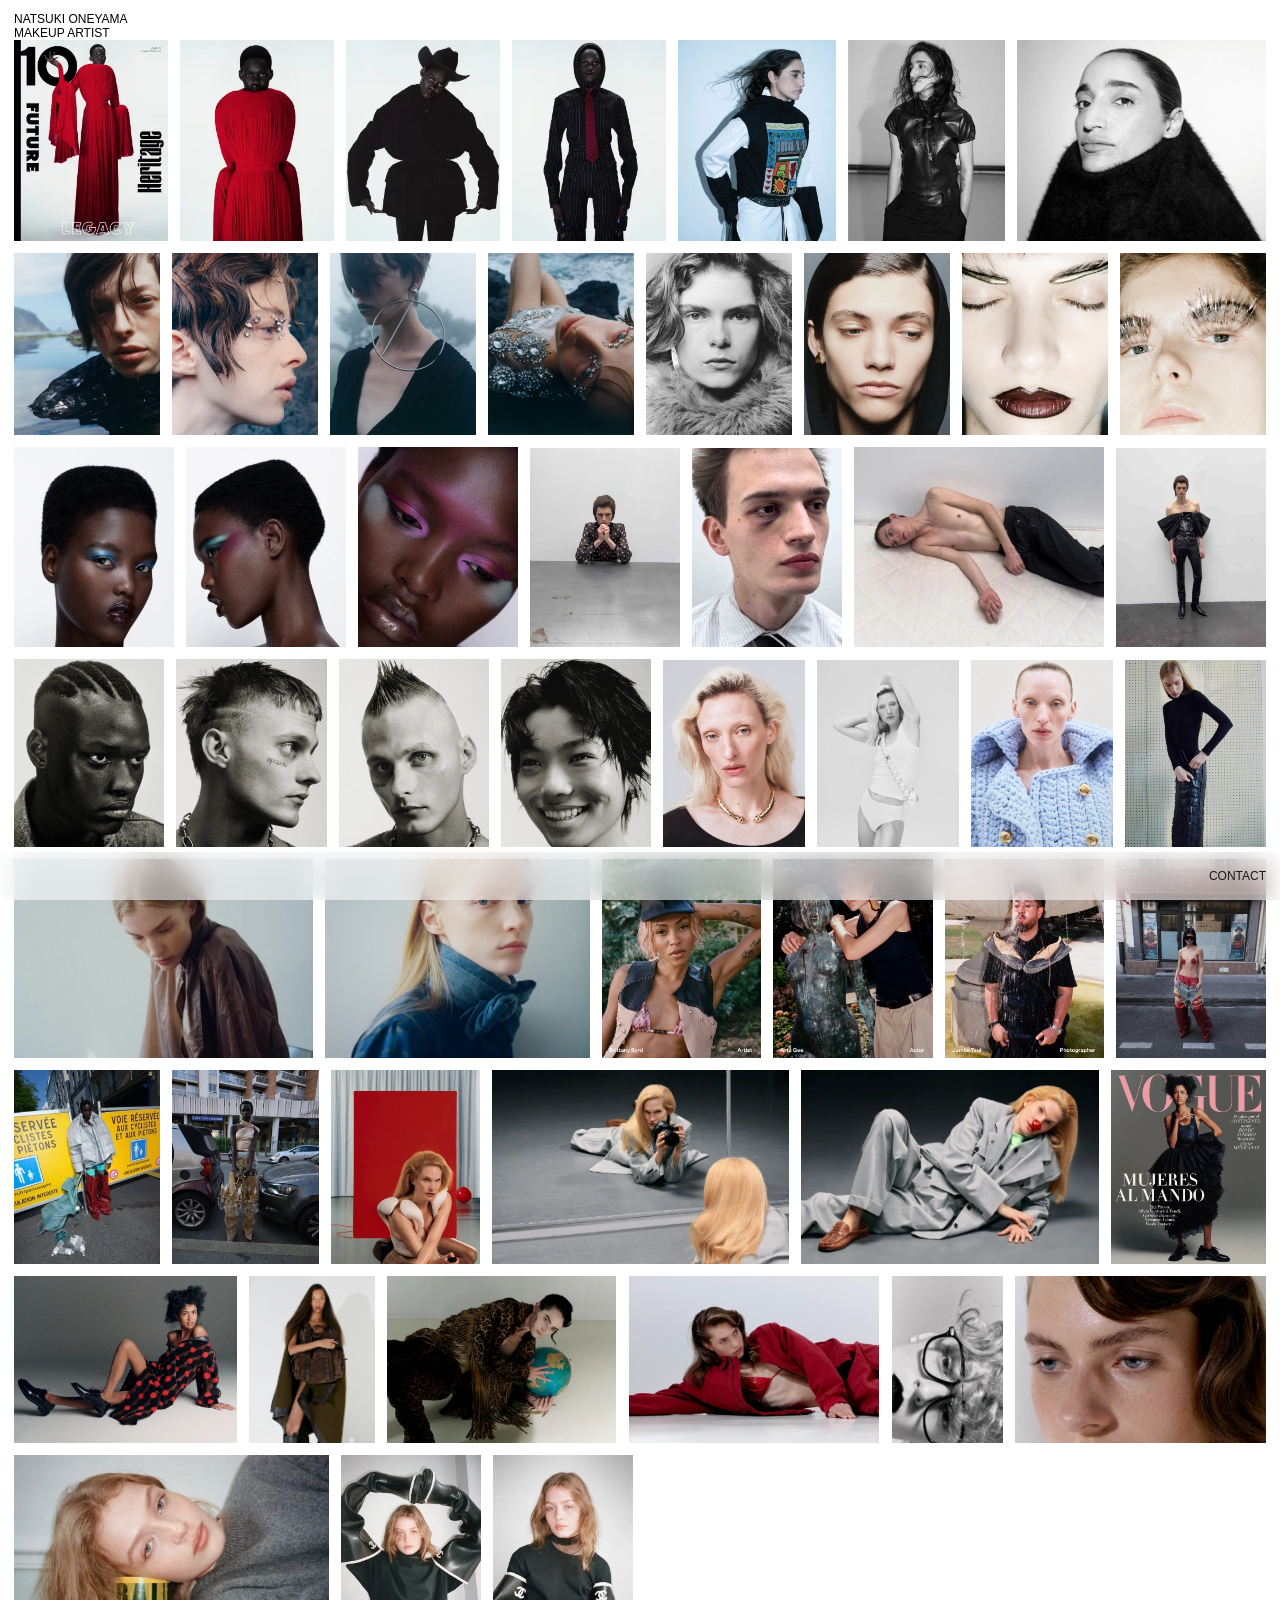
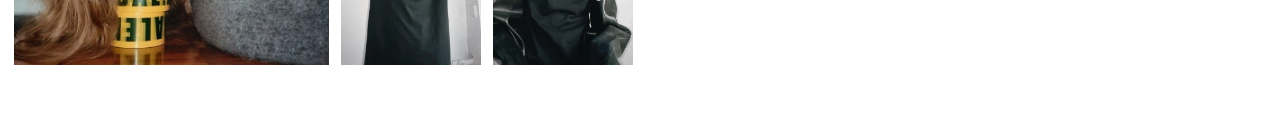
==== overview.html @ 29392cbf "Initial html13.00 build Co-Authored-By: Claude Sonnet 5 <noreply@anthropic.com>" ====
<!doctype html>
<html lang="en">
<head>
  <meta charset="utf-8">
  <meta name="viewport" content="width=device-width, initial-scale=1, viewport-fit=cover">
  <title>Overview — NATSUKI ONEYAMA</title>
  <link rel="stylesheet" href="overview.css">
  <script src="justified-layout.umd.js" defer></script>
  <script src="portfolio-data.js" defer></script>
  <script src="overview.js" defer></script>
</head>
<body>
  <button class="brand" id="info-toggle" aria-expanded="false" aria-controls="info">NATSUKI ONEYAMA<br>MAKEUP ARTIST</button>
  <main id="overview"><div id="grid" aria-label="Selected portfolio"></div></main>
  <footer class="bottom-nav" id="overview-nav">
    <div class="caption" id="overview-caption" aria-live="polite"></div>
    <a href="mailto:natsukioneyama@gmail.com">CONTACT</a>
  </footer>
  <section id="modal" class="overlay" role="dialog" aria-modal="true" aria-label="Portfolio media viewer" hidden>
    <div class="modal-brand">NATSUKI ONEYAMA<br>MAKEUP ARTIST</div>
    <div id="stage" class="stage"></div>
    <div class="modal-footer"><div id="modal-caption" class="caption" aria-live="polite"></div><button id="modal-close" aria-label="Close media viewer">×</button></div>
  </section>
  <section id="info" class="overlay info" role="dialog" aria-modal="true" aria-label="About Natsuki Oneyama" hidden>
    <button id="info-close" class="info-brand" aria-label="Close information">NATSUKI ONEYAMA<br>MAKEUP ARTIST</button>
    <div class="info-columns">
      <p class="clients">SELECTED CLIENTS /<br><br>GIVENCHY BEAUTY / YSL BEAUTY / CLARINS / ADIDAS / DELVAUX / SWAROVSKI / ARTHUS BERTRAND / MORE OR LESS / BEAUTY PAPERS / MODERN WEEKLY CHINA / REPLICA MAN / 10 MAGAZINE / PORT MAGAZINE / OFFICE MAGAZINE / HUBE / VOGUE MEXICO / VOGUE ADRIA / VOGUE CZ /</p>
      <p class="bio">Paris-based makeup artist creating refined beauty with a modern, image-driven sensibility. Working across fashion, beauty and commercial projects, his approach combines precision, restraint and a strong understanding of how makeup functions within the broader visual narrative of an image.</p>
      <nav class="info-links" aria-label="Contact and profile"><a href="mailto:natsukioneyama@gmail.com">CONTACT</a><a href="https://www.instagram.com/natsukimua/">@NATSUKIMUA</a><a href="https://models.com/people/natsuki-oneyama">MODELS.COM</a><a href="pdf-request.html">PDF</a></nav>
    </div>
  </section>
</body>
</html>
---- overview.css ----
:root { font-family: Arial, Helvetica, sans-serif; color: #191919; background: #fff; font-size: 12px; --edge: 14px; }
* { box-sizing: border-box; }
body { margin: 0; }
button, a { color: inherit; font: inherit; -webkit-tap-highlight-color: transparent; }
button { padding: 0; border: 0; background: none; cursor: pointer; appearance: none; -webkit-appearance: none; }
a { text-decoration: none; }
button:focus-visible, a:focus-visible { outline: 1px solid currentColor; outline-offset: 4px; }
.no-ring:focus-visible { outline: none; }
[hidden] { display: none !important; }
.brand, .info-brand, .modal-brand { position: fixed; left: max(var(--edge), env(safe-area-inset-left)); top: max(12px, env(safe-area-inset-top)); text-align: left; line-height: 1.2; font-weight: normal; }
.brand { z-index: 10; color: white; mix-blend-mode: difference; }
#overview { padding: 40px var(--edge) 64px; }
#grid { position: relative; }
.jl-item { display: block; margin: 0; transform-origin: center; transition: transform 180ms ease; }
.jl-item img, .jl-item video { width: 100%; height: 100%; object-fit: contain; display: block; }
.jl-item.selected, .jl-item:focus-visible { transform: scale(1.065); z-index: 2; }
@media (hover: hover) and (pointer: fine) { .jl-item:hover { transform: scale(0.85); z-index: 2; } }
.bottom-nav, .modal-footer { position: fixed; bottom: 0; left: 0; right: 0; padding: 9px max(var(--edge), env(safe-area-inset-right)) max(9px, env(safe-area-inset-bottom)) max(var(--edge), env(safe-area-inset-left)); min-height: 46px; display: flex; align-items: center; justify-content: space-between; gap: 20px; }
.bottom-nav { z-index: 5; background: rgba(255,255,255,.55); backdrop-filter: blur(14px); -webkit-backdrop-filter: blur(14px); }
.bottom-nav[inert], .brand[inert] { visibility: hidden; }
.caption { line-height: 1.25; min-height: 30px; }
.caption span { display: block; }
.overlay { position: fixed; inset: 0; z-index: 20; background: rgba(245,245,245,.72); backdrop-filter: blur(5px); -webkit-backdrop-filter: blur(5px); }
.stage { position: absolute; inset: 48px 30px 54px; overflow: hidden; touch-action: pan-y; }
.modal-media { width: 100%; height: 100%; object-fit: contain; display: block; user-select: none; -webkit-user-select: none; }
.modal-footer button { font-size: 22px; min-width: 44px; min-height: 44px; text-align: right; }
.info { overflow-y: auto; overscroll-behavior: contain; }
.info-brand { z-index: 1; }
.info-columns { display: grid; grid-template-columns: 150px 170px; gap: 14px; width: max-content; margin: 60px auto 40px; line-height: 1.2; }
.info-columns p { margin: 0; text-align: justify; }
.clients { grid-row: span 2; }
.info-links { display: flex; flex-direction: column; gap: 12px; }
@media (max-width: 767px) {
  :root { --edge: 10px; font-size: 10px; }
  #overview { padding-top: 40px; }
  .stage { inset: 48px 0 64px; }
  .info-columns { grid-template-columns: 1fr 1fr 1fr; width: calc(100% - 40px); max-width: 440px; gap: 12px; font-size: 12px; }
  .clients { grid-row: auto; }
  .info-links { font-size: 10px; }
}
@media (prefers-reduced-motion: reduce) { .jl-item { transition: none; } }
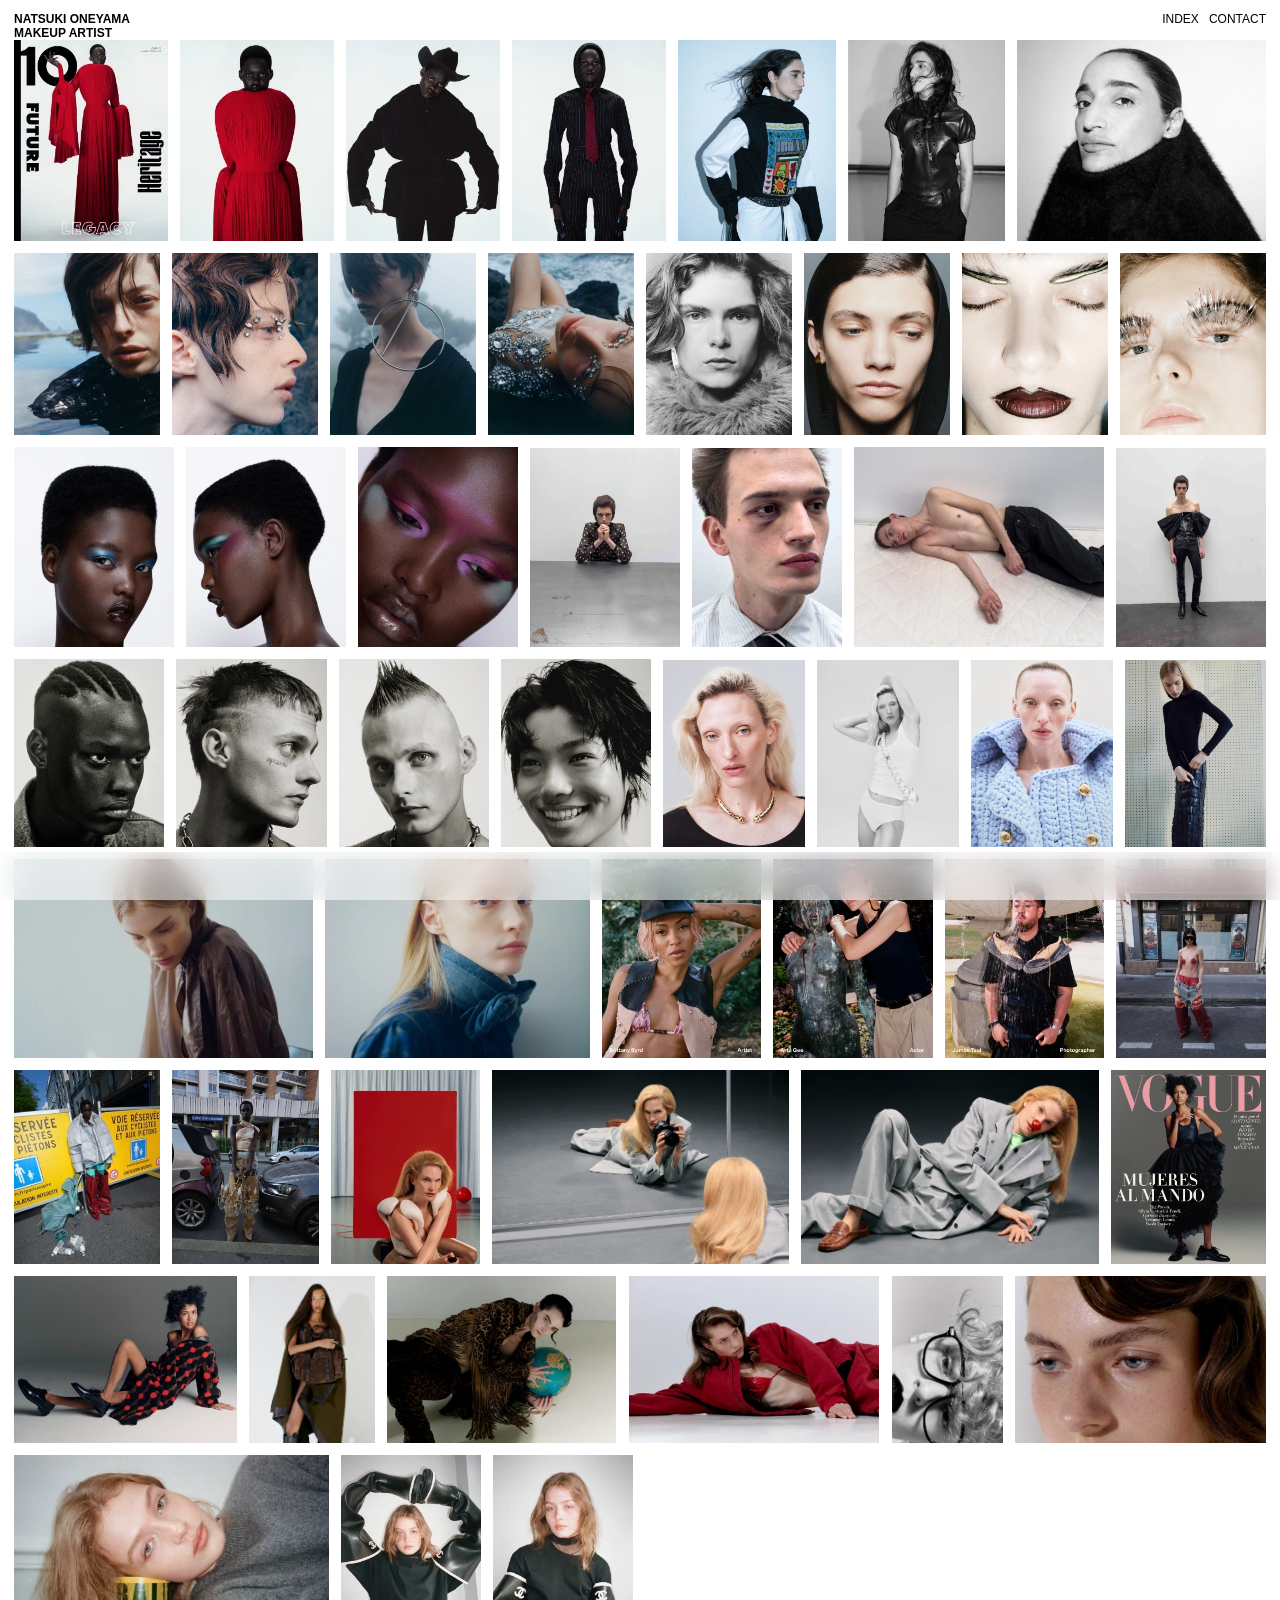
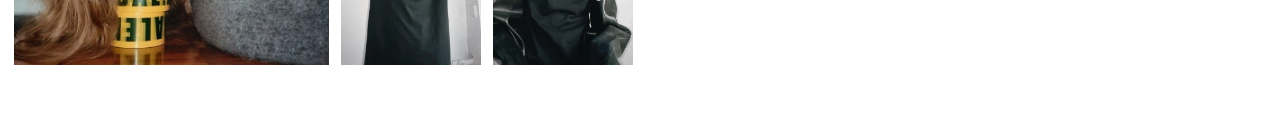
==== commit 48ca3ed0: "Unify navigation and refine overlay interactions Co-Authored-By: Claude Sonnet 5 <noreply@anthropic." ====
--- a/overview.html
+++ b/overview.html
@@ -11,10 +11,16 @@
 </head>
 <body>
   <button class="brand" id="info-toggle" aria-expanded="false" aria-controls="info">NATSUKI ONEYAMA<br>MAKEUP ARTIST</button>
+  <!-- Same class/position/behavior as index.html's own header nav (shared rule
+       lives in overview.css) - inerted alongside #overview-nav/#info-toggle while
+       the modal or info overlay is open, see overview.js's lock()/close(). -->
+  <nav class="index-header-nav" aria-label="Site">
+    <a href="index.html">INDEX</a>
+    <a href="mailto:natsukioneyama@gmail.com">CONTACT</a>
+  </nav>
   <main id="overview"><div id="grid" aria-label="Selected portfolio"></div></main>
   <footer class="bottom-nav" id="overview-nav">
     <div class="caption" id="overview-caption" aria-live="polite"></div>
-    <a href="mailto:natsukioneyama@gmail.com">CONTACT</a>
   </footer>
   <section id="modal" class="overlay" role="dialog" aria-modal="true" aria-label="Portfolio media viewer" hidden>
     <div class="modal-brand">NATSUKI ONEYAMA<br>MAKEUP ARTIST</div>
--- a/overview.css
+++ b/overview.css
@@ -7,13 +7,24 @@
 button:focus-visible, a:focus-visible { outline: 1px solid currentColor; outline-offset: 4px; }
 .no-ring:focus-visible { outline: none; }
 [hidden] { display: none !important; }
-.brand, .info-brand, .modal-brand { position: fixed; left: max(var(--edge), env(safe-area-inset-left)); top: max(12px, env(safe-area-inset-top)); text-align: left; line-height: 1.2; font-weight: normal; }
+.brand, .info-brand, .modal-brand { position: fixed; left: max(var(--edge), env(safe-area-inset-left)); top: max(12px, env(safe-area-inset-top)); text-align: left; line-height: 1.2; font-weight: bold; }
 .brand { z-index: 10; color: white; mix-blend-mode: difference; }
+/* Shared by index.html and overview.html (both load this file) so the two pages'
+   top-right nav can never drift apart - same overlay-on-image technique as .brand
+   (fixed + mix-blend-mode) rather than a white bar that separates it from the
+   visual, on every breakpoint. */
+.index-header-nav {
+  display: flex; gap: 10px;
+  position: fixed; z-index: 10; color: white; mix-blend-mode: difference;
+  right: max(var(--edge), env(safe-area-inset-right));
+  top: max(12px, env(safe-area-inset-top));
+}
 #overview { padding: 40px var(--edge) 64px; }
 #grid { position: relative; }
 .jl-item { display: block; margin: 0; transform-origin: center; transition: transform 180ms ease; }
 .jl-item img, .jl-item video { width: 100%; height: 100%; object-fit: contain; display: block; }
-.jl-item.selected, .jl-item:focus-visible { transform: scale(1.065); z-index: 2; }
+.jl-item:focus-visible { transform: scale(1.065); z-index: 2; }
+.jl-item.selected { transform: scale(0.85); z-index: 2; }
 @media (hover: hover) and (pointer: fine) { .jl-item:hover { transform: scale(0.85); z-index: 2; } }
 .bottom-nav, .modal-footer { position: fixed; bottom: 0; left: 0; right: 0; padding: 9px max(var(--edge), env(safe-area-inset-right)) max(9px, env(safe-area-inset-bottom)) max(var(--edge), env(safe-area-inset-left)); min-height: 46px; display: flex; align-items: center; justify-content: space-between; gap: 20px; }
 .bottom-nav { z-index: 5; background: rgba(255,255,255,.55); backdrop-filter: blur(14px); -webkit-backdrop-filter: blur(14px); }
@@ -21,8 +32,14 @@
 .caption { line-height: 1.25; min-height: 30px; }
 .caption span { display: block; }
 .overlay { position: fixed; inset: 0; z-index: 20; background: rgba(245,245,245,.72); backdrop-filter: blur(5px); -webkit-backdrop-filter: blur(5px); }
-.stage { position: absolute; inset: 48px 30px 54px; overflow: hidden; touch-action: pan-y; }
-.modal-media { width: 100%; height: 100%; object-fit: contain; display: block; user-select: none; -webkit-user-select: none; }
+/* Scoped to #modal only (not .overlay, which #info also uses and needs to scroll
+   vertically): the image viewer has no native scroll content of its own - horizontal
+   drag is fully JS-driven via pointer events - so no native vertical pan/overscroll
+   is needed here, and leaving it enabled is what lets a big downward drag reach
+   iOS Safari's native Pull-to-Refresh. */
+#modal { touch-action: none; overscroll-behavior-y: none; }
+.stage { position: absolute; inset: 48px 30px 54px; overflow: hidden; touch-action: none; }
+.modal-media { position: absolute; inset: 0; width: 100%; height: 100%; object-fit: contain; display: block; user-select: none; -webkit-user-select: none; }
 .modal-footer button { font-size: 22px; min-width: 44px; min-height: 44px; text-align: right; }
 .info { overflow-y: auto; overscroll-behavior: contain; }
 .info-brand { z-index: 1; }
@@ -34,6 +51,7 @@
   :root { --edge: 10px; font-size: 10px; }
   #overview { padding-top: 40px; }
   .stage { inset: 48px 0 64px; }
+  .bottom-nav { font-size: 12px; }
   .info-columns { grid-template-columns: 1fr 1fr 1fr; width: calc(100% - 40px); max-width: 440px; gap: 12px; font-size: 12px; }
   .clients { grid-row: auto; }
   .info-links { font-size: 10px; }
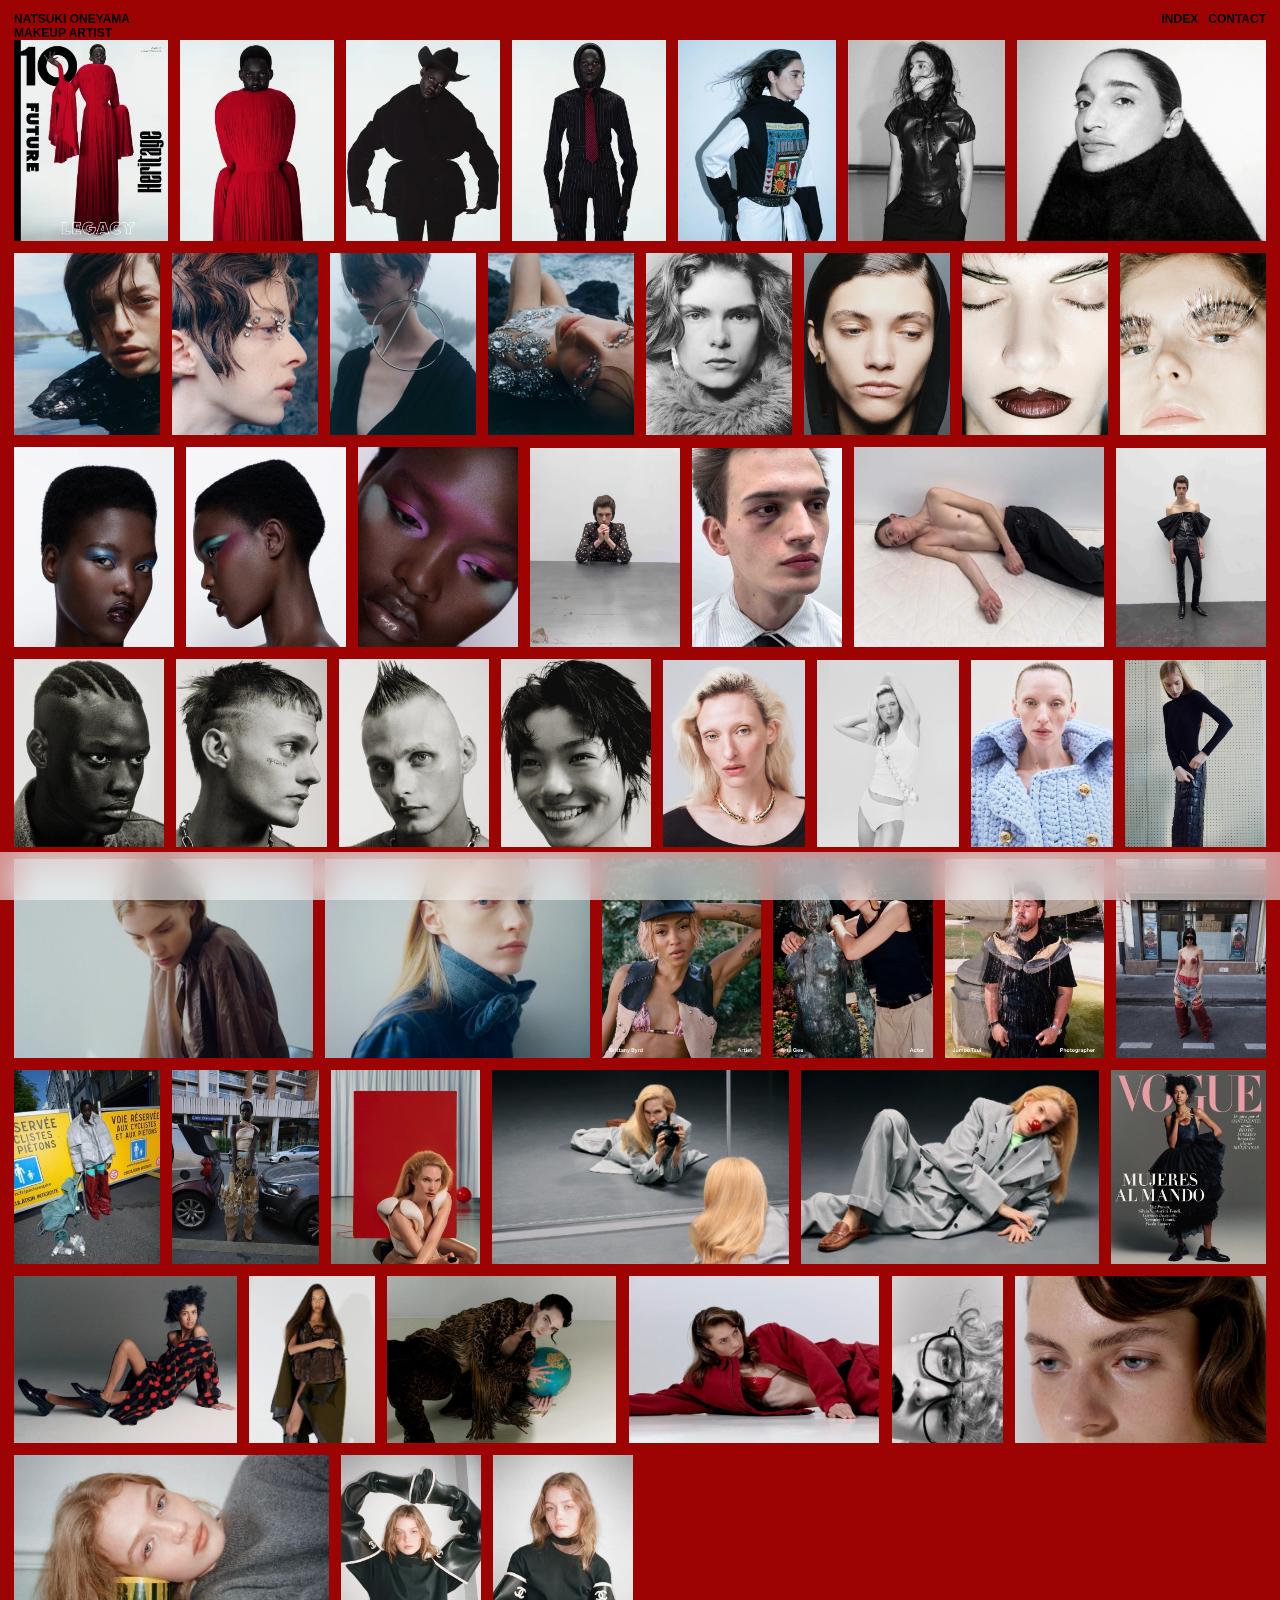
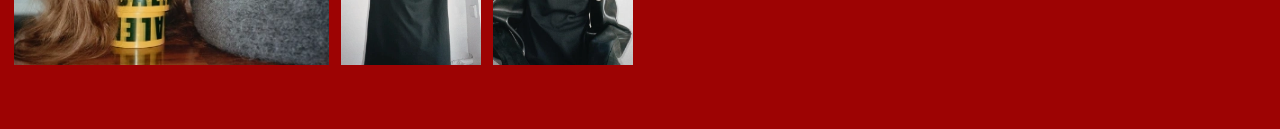
==== commit 35d5e881: "Add PC left-index dynamic caption with active underline Adds a fixed left-column caption (BRAND -> C" ====
--- a/overview.html
+++ b/overview.html
@@ -29,10 +29,11 @@
   </section>
   <section id="info" class="overlay info" role="dialog" aria-modal="true" aria-label="About Natsuki Oneyama" hidden>
     <button id="info-close" class="info-brand" aria-label="Close information">NATSUKI ONEYAMA<br>MAKEUP ARTIST</button>
-    <div class="info-columns">
-      <p class="clients">SELECTED CLIENTS /<br><br>GIVENCHY BEAUTY / YSL BEAUTY / CLARINS / ADIDAS / DELVAUX / SWAROVSKI / ARTHUS BERTRAND / MORE OR LESS / BEAUTY PAPERS / MODERN WEEKLY CHINA / REPLICA MAN / 10 MAGAZINE / PORT MAGAZINE / OFFICE MAGAZINE / HUBE / VOGUE MEXICO / VOGUE ADRIA / VOGUE CZ /</p>
+        <div class="info-columns">
       <p class="bio">Paris-based makeup artist creating refined beauty with a modern, image-driven sensibility. Working across fashion, beauty and commercial projects, his approach combines precision, restraint and a strong understanding of how makeup functions within the broader visual narrative of an image.</p>
-      <nav class="info-links" aria-label="Contact and profile"><a href="mailto:natsukioneyama@gmail.com">CONTACT</a><a href="https://www.instagram.com/natsukimua/">@NATSUKIMUA</a><a href="https://models.com/people/natsuki-oneyama">MODELS.COM</a><a href="pdf-request.html">PDF</a></nav>
+      <p class="clients">SELECTED CLIENTS /<br><br>BYREDO / GIVENCHY BEAUTY / YSL BEAUTY / CLARINS / ADIDAS / DELVAUX / SWAROVSKI / ARTHUS BERTRAND / MORE OR LESS / BEAUTY PAPERS / MODERN WEEKLY CHINA / REPLICA MAN / 10 MAGAZINE / PORT MAGAZINE / OFFICE MAGAZINE / HUBE / VOGUE MEXICO / VOGUE ADRIA / VOGUE CZ / NUMÉRO BERLIN / NUMÉRO CHINA /  NUMÉRO SWITZERLAND</p>
+      <nav class="info-links" aria-label="Contact and profile"><a href="https://www.instagram.com/natsukimua/">@NATSUKIMUA</a><a href="https://models.com/people/natsuki-oneyama">MODELS.COM</a><a href="pdf-request.html">PDF</a><a href="mailto:natsukioneyama@gmail.com">CONTACT</a></nav>
+     <img class="info-image" src="info/info01.webp"  alt="">
     </div>
   </section>
 </body>
--- a/overview.css
+++ b/overview.css
@@ -1,4 +1,4 @@
-:root { font-family: Arial, Helvetica, sans-serif; color: #191919; background: #fff; font-size: 12px; --edge: 14px; }
+:root { font-family: Arial, Helvetica, sans-serif; color: #191919; --bg: #9d0303; background: var(--bg); font-size: 12px; --edge: 14px; }
 * { box-sizing: border-box; }
 body { margin: 0; }
 button, a { color: inherit; font: inherit; -webkit-tap-highlight-color: transparent; }
@@ -8,29 +8,44 @@
 .no-ring:focus-visible { outline: none; }
 [hidden] { display: none !important; }
 .brand, .info-brand, .modal-brand { position: fixed; left: max(var(--edge), env(safe-area-inset-left)); top: max(12px, env(safe-area-inset-top)); text-align: left; line-height: 1.2; font-weight: bold; }
-.brand { z-index: 10; color: white; mix-blend-mode: difference; }
+.brand { z-index: 10; color: var(--bg); mix-blend-mode: difference; }
 /* Shared by index.html and overview.html (both load this file) so the two pages'
    top-right nav can never drift apart - same overlay-on-image technique as .brand
    (fixed + mix-blend-mode) rather than a white bar that separates it from the
    visual, on every breakpoint. */
 .index-header-nav {
   display: flex; gap: 10px;
-  position: fixed; z-index: 10; color: white; mix-blend-mode: difference;
+  position: fixed; z-index: 10; color: var(--bg); mix-blend-mode: difference;
   right: max(var(--edge), env(safe-area-inset-right));
   top: max(12px, env(safe-area-inset-top));
+  font-weight: bold;
 }
 #overview { padding: 40px var(--edge) 64px; }
 #grid { position: relative; }
-.jl-item { display: block; margin: 0; transform-origin: center; transition: transform 180ms ease; }
-.jl-item img, .jl-item video { width: 100%; height: 100%; object-fit: contain; display: block; }
-.jl-item:focus-visible { transform: scale(1.065); z-index: 2; }
-.jl-item.selected { transform: scale(0.85); z-index: 2; }
-@media (hover: hover) and (pointer: fine) { .jl-item:hover { transform: scale(0.85); z-index: 2; } }
+.jl-item { display: block; margin: 0; }
+/* transform-origin/transition live on the inner media, not this wrapper: the
+   wrapper is the absolutely-positioned, justifiedLayout-sized grid cell that
+   :hover/mouseenter/mouseleave hit-test against, so its own box must never resize -
+   only the visual (img/video) scales. That keeps the hover hit-box static and is
+   what stops the shrink-hover-out/grow-hover-in flicker loop at a thumbnail's edge. */
+.jl-item img, .jl-item video { width: 100%; height: 100%; object-fit: contain; display: block; transform-origin: center; transition: transform 180ms ease; }
+.jl-item:focus-visible { z-index: 2; }
+.jl-item:focus-visible img, .jl-item:focus-visible video { transform: scale(1.065); }
+.jl-item.selected { z-index: 2; }
+.jl-item.selected img, .jl-item.selected video { transform: scale(0.85); }
+/* .hover-group is toggled by overview.js on every thumbnail belonging to the
+   hovered one's project (not just the hovered element itself), replacing the old
+   bare `.jl-item:hover` rule - see the report for why. Not media-query-gated: the
+   same class also drives the touch tap-to-preview flow (coarse pointers), so this
+   must render there too, not only under (hover:hover) and (pointer:fine). */
+.jl-item.hover-group { z-index: 2; }
+.jl-item.hover-group img, .jl-item.hover-group video { transform: scale(0.85); }
 .bottom-nav, .modal-footer { position: fixed; bottom: 0; left: 0; right: 0; padding: 9px max(var(--edge), env(safe-area-inset-right)) max(9px, env(safe-area-inset-bottom)) max(var(--edge), env(safe-area-inset-left)); min-height: 46px; display: flex; align-items: center; justify-content: space-between; gap: 20px; }
 .bottom-nav { z-index: 5; background: rgba(255,255,255,.55); backdrop-filter: blur(14px); -webkit-backdrop-filter: blur(14px); }
 .bottom-nav[inert], .brand[inert] { visibility: hidden; }
 .caption { line-height: 1.25; min-height: 30px; }
 .caption span { display: block; }
+
 .overlay { position: fixed; inset: 0; z-index: 20; background: rgba(245,245,245,.72); backdrop-filter: blur(5px); -webkit-backdrop-filter: blur(5px); }
 /* Scoped to #modal only (not .overlay, which #info also uses and needs to scroll
    vertically): the image viewer has no native scroll content of its own - horizontal
@@ -43,17 +58,60 @@
 .modal-footer button { font-size: 22px; min-width: 44px; min-height: 44px; text-align: right; }
 .info { overflow-y: auto; overscroll-behavior: contain; }
 .info-brand { z-index: 1; }
-.info-columns { display: grid; grid-template-columns: 150px 170px; gap: 14px; width: max-content; margin: 60px auto 40px; line-height: 1.2; }
-.info-columns p { margin: 0; text-align: justify; }
-.clients { grid-row: span 2; }
-.info-links { display: flex; flex-direction: column; gap: 12px; }
+.info-columns {
+  display: grid;
+  grid-template-columns: 230px;
+  gap: 20px;
+  width: max-content;
+  margin: 90px auto 0;
+}
+
+.clients {
+  grid-row: auto;
+}
+
+.info-columns p {
+  margin: 0;
+  text-align: justify;
+}
+
+.info-links {
+  display: flex;
+  flex-direction: column;
+  align-items: flex-start;
+  gap: 12px;
+}
+
+.info-image {
+  display: block;
+  width: 200px;
+  height: auto;
+  margin-top: 10px;
+}
 @media (max-width: 767px) {
   :root { --edge: 10px; font-size: 10px; }
   #overview { padding-top: 40px; }
   .stage { inset: 48px 0 64px; }
   .bottom-nav { font-size: 12px; }
-  .info-columns { grid-template-columns: 1fr 1fr 1fr; width: calc(100% - 40px); max-width: 440px; gap: 12px; font-size: 12px; }
-  .clients { grid-row: auto; }
   .info-links { font-size: 10px; }
+  .info-columns {
+  display: grid;
+  grid-template-columns: min(280px, calc(100vw - 40px));
+  gap: 20px;
+  width: max-content;
+  margin: 70px auto 0;
 }
-@media (prefers-reduced-motion: reduce) { .jl-item { transition: none; } }
+}
+/* Real handheld phones only (index.html and overview.html share this file) - the
+   above <=767px block's 10px reads too small on an actual iPhone. Every text
+   element this needs to affect (.brand, .index-header-nav, .index-featured-label,
+   .index-first-ref) already just inherits :root's font-size with no per-element
+   override, so raising it back up here is enough on its own - no individual
+   overrides added. Deliberately its own breakpoint (699px, matching index.css's own
+   Mobile/Tablet Portrait split) rather than widening the 767px block above, so the
+   700-767px sliver (part of index.css's Tablet range) keeps its current, unrelated
+   10px behavior exactly as-is. */
+@media (max-width: 699px) {
+  :root { font-size: 14px; }
+}
+@media (prefers-reduced-motion: reduce) { .jl-item img, .jl-item video { transition: none; } }
